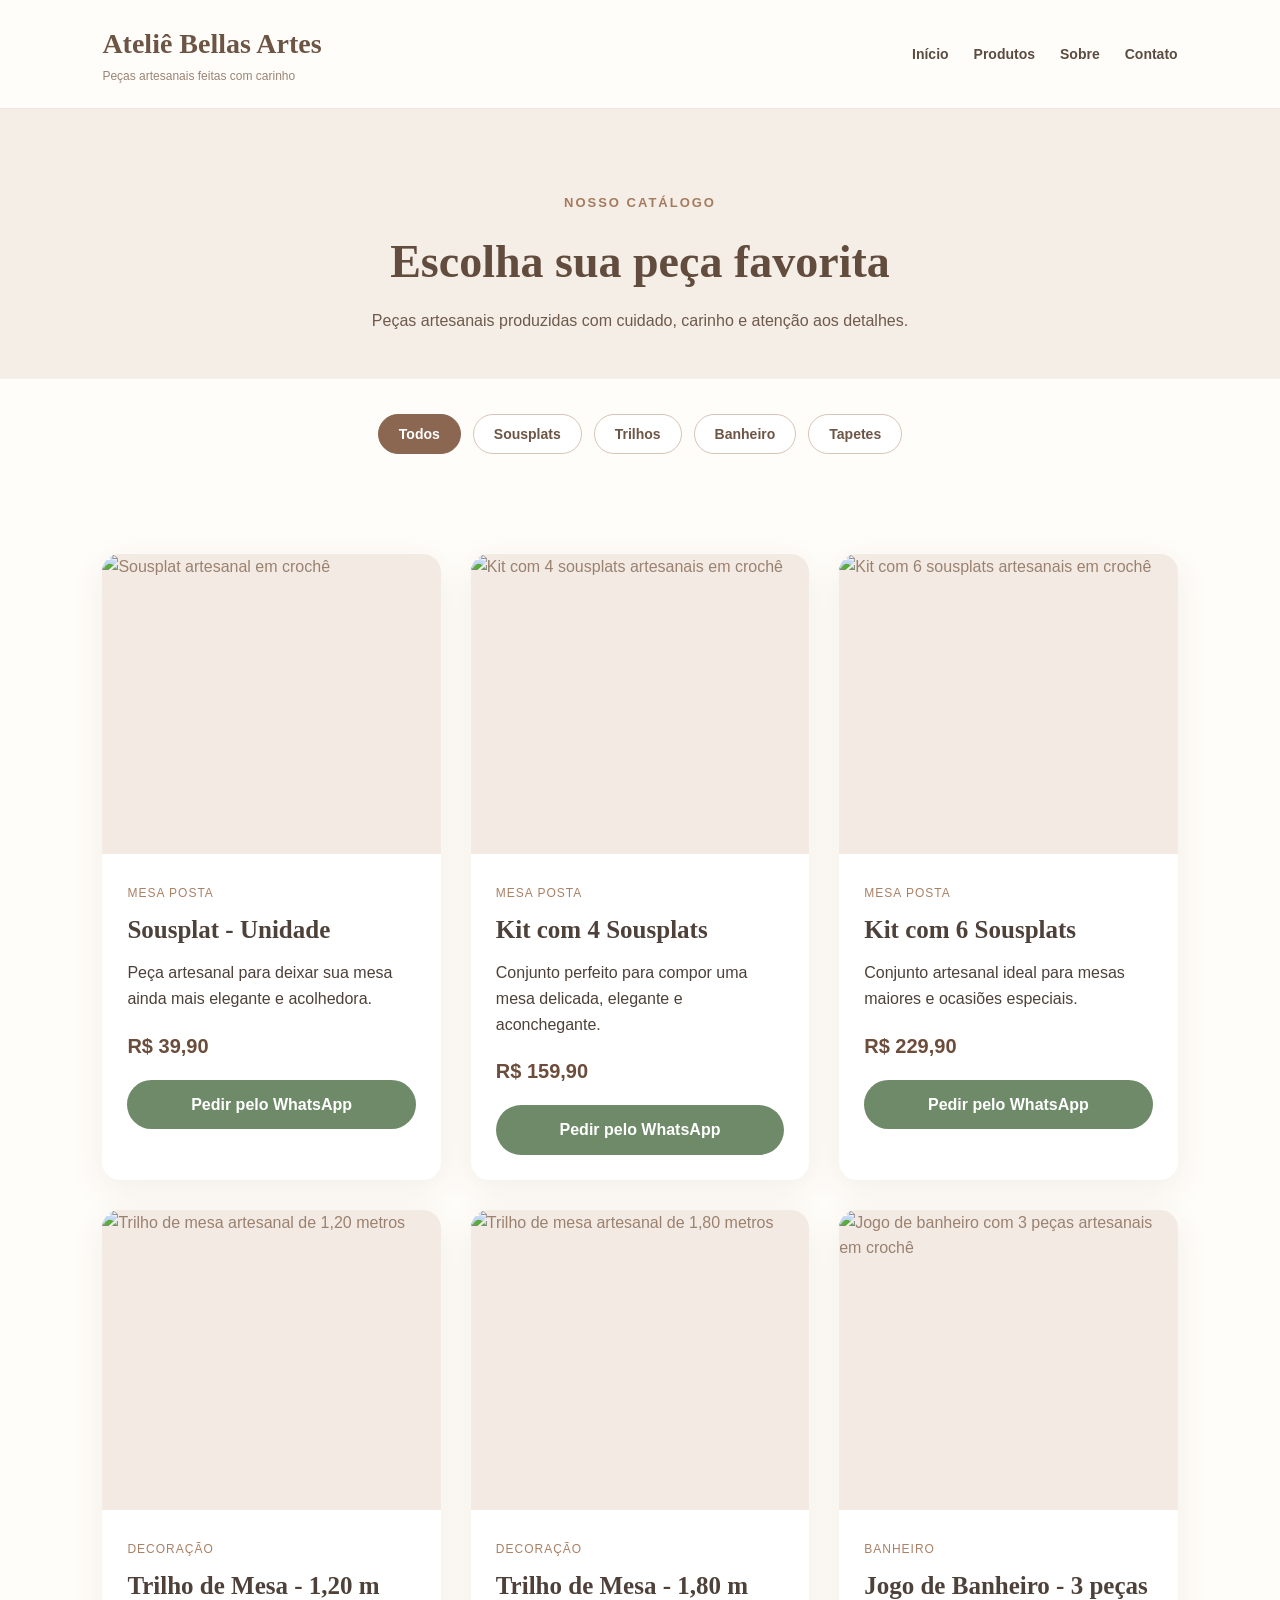
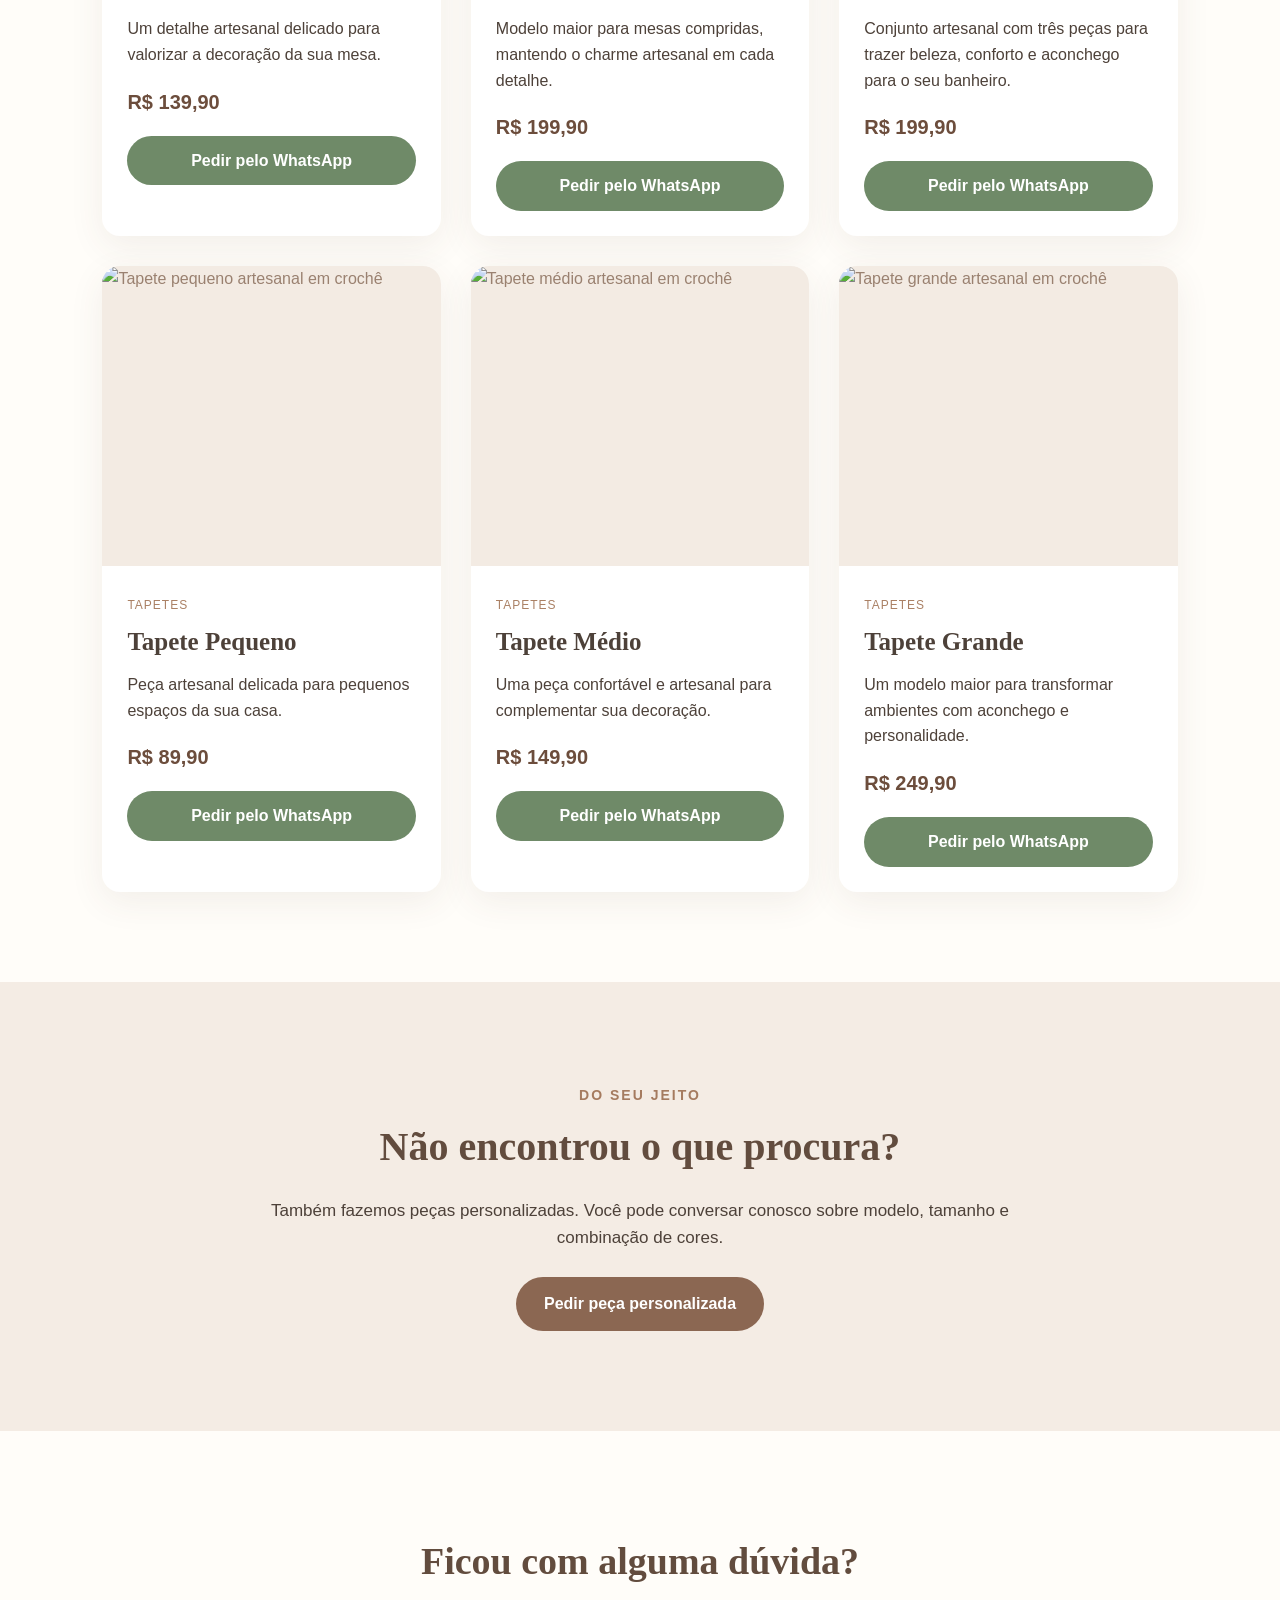
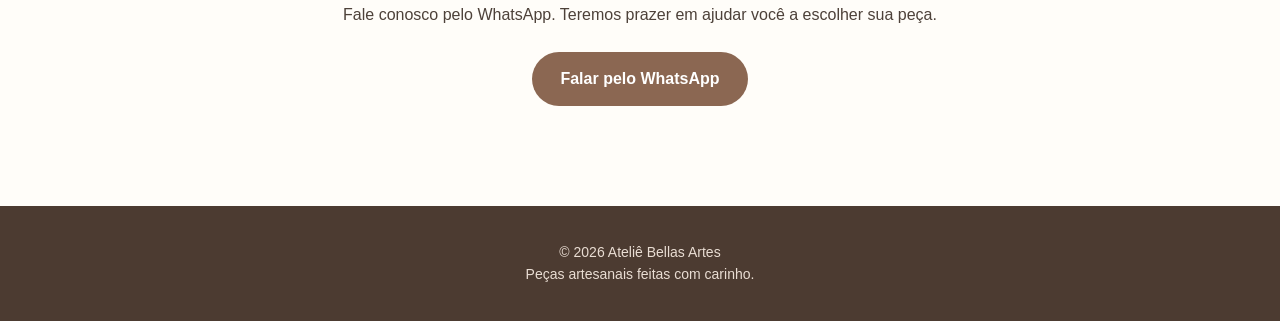
==== catalogo.html @ c33f7e3b "Primeira versão do site Ateliê Bellas Artes" ====
<!DOCTYPE html>
<html lang="pt-BR">

<head>

  <meta charset="UTF-8">

  <meta
    name="viewport"
    content="width=device-width, initial-scale=1.0"
  >

  <meta
    name="description"
    content="Catálogo do Ateliê Bellas Artes - sousplats, trilhos de mesa, jogos de banheiro, tapetes e peças artesanais em crochê."
  >

  <title>Catálogo | Ateliê Bellas Artes</title>

  <link rel="stylesheet" href="style.css">

</head>

<body>

  <header class="topo">

    <div class="logo">
      <h1>Ateliê Bellas Artes</h1>
      <p>Peças artesanais feitas com carinho</p>
    </div>

    <nav>
      <a href="index.html">Início</a>
      <a href="catalogo.html">Produtos</a>
      <a href="index.html#sobre">Sobre</a>
      <a href="index.html#contato">Contato</a>
    </nav>

  </header>


  <main>

    <section class="catalogo-topo">

      <span>
        Nosso catálogo
      </span>

      <h2>
        Escolha sua peça favorita
      </h2>

      <p>
        Peças artesanais produzidas com cuidado,
        carinho e atenção aos detalhes.
      </p>

    </section>


    <!-- FILTROS -->

    <section class="filtros-catalogo">

      <button
        class="filtro-btn ativo"
        data-filtro="todos"
      >
        Todos
      </button>

      <button
        class="filtro-btn"
        data-filtro="sousplats"
      >
        Sousplats
      </button>

      <button
        class="filtro-btn"
        data-filtro="trilhos"
      >
        Trilhos
      </button>

      <button
        class="filtro-btn"
        data-filtro="banheiro"
      >
        Banheiro
      </button>

      <button
        class="filtro-btn"
        data-filtro="tapetes"
      >
        Tapetes
      </button>

    </section>


    <section class="secao">

      <div class="catalogo-grid">


        <!-- SOUSPLAT UNIDADE -->

        <article class="produto item-catalogo" data-categoria="sousplats">

          <div class="produto-imagem">

            <img
              src="imagens/sousplat-unidade.png"
              alt="Sousplat artesanal em crochê"
            >

          </div>

          <div class="produto-info">

            <span class="categoria">
              Mesa posta
            </span>

            <h3>
              Sousplat - Unidade
            </h3>

            <p>
              Peça artesanal para deixar sua mesa
              ainda mais elegante e acolhedora.
            </p>

            <strong>
              R$ 39,90
            </strong>

            <a
              href="https://wa.me/5548991967784?text=Olá! Gostaria de encomendar 1 Sousplat do Ateliê Bellas Artes."
              target="_blank"
              rel="noopener noreferrer"
              class="botao-whatsapp"
            >
              Pedir pelo WhatsApp
            </a>

          </div>

        </article>


        <!-- KIT 4 -->

        <article class="produto item-catalogo" data-categoria="sousplats">

          <div class="produto-imagem">

            <img
              src="imagens/sousplat-kit4.png"
              alt="Kit com 4 sousplats artesanais em crochê"
            >

          </div>

          <div class="produto-info">

            <span class="categoria">
              Mesa posta
            </span>

            <h3>
              Kit com 4 Sousplats
            </h3>

            <p>
              Conjunto perfeito para compor uma mesa
              delicada, elegante e aconchegante.
            </p>

            <strong>
              R$ 159,90
            </strong>

            <a
              href="https://wa.me/5548991967784?text=Olá! Gostaria de encomendar o Kit com 4 Sousplats do Ateliê Bellas Artes."
              target="_blank"
              rel="noopener noreferrer"
              class="botao-whatsapp"
            >
              Pedir pelo WhatsApp
            </a>

          </div>

        </article>


        <!-- KIT 6 -->

        <article class="produto item-catalogo" data-categoria="sousplats">

          <div class="produto-imagem">

            <img
              src="imagens/sousplat-kit6.png"
              alt="Kit com 6 sousplats artesanais em crochê"
            >

          </div>

          <div class="produto-info">

            <span class="categoria">
              Mesa posta
            </span>

            <h3>
              Kit com 6 Sousplats
            </h3>

            <p>
              Conjunto artesanal ideal para mesas maiores
              e ocasiões especiais.
            </p>

            <strong>
              R$ 229,90
            </strong>

            <a
              href="https://wa.me/5548991967784?text=Olá! Gostaria de encomendar o Kit com 6 Sousplats do Ateliê Bellas Artes."
              target="_blank"
              rel="noopener noreferrer"
              class="botao-whatsapp"
            >
              Pedir pelo WhatsApp
            </a>

          </div>

        </article>


        <!-- TRILHO 1,20 -->

        <article class="produto item-catalogo" data-categoria="trilhos">

          <div class="produto-imagem">

            <img
              src="imagens/trilho-120.png"
              alt="Trilho de mesa artesanal de 1,20 metros"
            >

          </div>

          <div class="produto-info">

            <span class="categoria">
              Decoração
            </span>

            <h3>
              Trilho de Mesa - 1,20 m
            </h3>

            <p>
              Um detalhe artesanal delicado para
              valorizar a decoração da sua mesa.
            </p>

            <strong>
              R$ 139,90
            </strong>

            <a
              href="https://wa.me/5548991967784?text=Olá! Gostaria de encomendar um Trilho de Mesa de 1,20 m do Ateliê Bellas Artes."
              target="_blank"
              rel="noopener noreferrer"
              class="botao-whatsapp"
            >
              Pedir pelo WhatsApp
            </a>

          </div>

        </article>


        <!-- TRILHO 1,80 -->

        <article class="produto item-catalogo" data-categoria="trilhos">

          <div class="produto-imagem">

            <img
              src="imagens/trilho-180.png"
              alt="Trilho de mesa artesanal de 1,80 metros"
            >

          </div>

          <div class="produto-info">

            <span class="categoria">
              Decoração
            </span>

            <h3>
              Trilho de Mesa - 1,80 m
            </h3>

            <p>
              Modelo maior para mesas compridas,
              mantendo o charme artesanal em cada detalhe.
            </p>

            <strong>
              R$ 199,90
            </strong>

            <a
              href="https://wa.me/5548991967784?text=Olá! Gostaria de encomendar um Trilho de Mesa de 1,80 m do Ateliê Bellas Artes."
              target="_blank"
              rel="noopener noreferrer"
              class="botao-whatsapp"
            >
              Pedir pelo WhatsApp
            </a>

          </div>

        </article>


        <!-- JOGO DE BANHEIRO -->

        <article class="produto item-catalogo" data-categoria="banheiro">

          <div class="produto-imagem">

            <img
              src="imagens/jogo-banheiro-3pecas.png"
              alt="Jogo de banheiro com 3 peças artesanais em crochê"
            >

          </div>

          <div class="produto-info">

            <span class="categoria">
              Banheiro
            </span>

            <h3>
              Jogo de Banheiro - 3 peças
            </h3>

            <p>
              Conjunto artesanal com três peças para
              trazer beleza, conforto e aconchego
              para o seu banheiro.
            </p>

            <strong>
              R$ 199,90
            </strong>

            <a
              href="https://wa.me/5548991967784?text=Olá! Gostaria de encomendar o Jogo de Banheiro com 3 peças do Ateliê Bellas Artes."
              target="_blank"
              rel="noopener noreferrer"
              class="botao-whatsapp"
            >
              Pedir pelo WhatsApp
            </a>

          </div>

        </article>


        <!-- TAPETE PEQUENO -->

        <article class="produto item-catalogo" data-categoria="tapetes">

          <div class="produto-imagem">

            <img
              src="imagens/tapete-pequeno.png"
              alt="Tapete pequeno artesanal em crochê"
            >

          </div>

          <div class="produto-info">

            <span class="categoria">
              Tapetes
            </span>

            <h3>
              Tapete Pequeno
            </h3>

            <p>
              Peça artesanal delicada para pequenos
              espaços da sua casa.
            </p>

            <strong>
              R$ 89,90
            </strong>

            <a
              href="https://wa.me/5548991967784?text=Olá! Gostaria de encomendar um Tapete Pequeno do Ateliê Bellas Artes."
              target="_blank"
              rel="noopener noreferrer"
              class="botao-whatsapp"
            >
              Pedir pelo WhatsApp
            </a>

          </div>

        </article>


        <!-- TAPETE MÉDIO -->

        <article class="produto item-catalogo" data-categoria="tapetes">

          <div class="produto-imagem">

            <img
              src="imagens/tapete-medio.png"
              alt="Tapete médio artesanal em crochê"
            >

          </div>

          <div class="produto-info">

            <span class="categoria">
              Tapetes
            </span>

            <h3>
              Tapete Médio
            </h3>

            <p>
              Uma peça confortável e artesanal
              para complementar sua decoração.
            </p>

            <strong>
              R$ 149,90
            </strong>

            <a
              href="https://wa.me/5548991967784?text=Olá! Gostaria de encomendar um Tapete Médio do Ateliê Bellas Artes."
              target="_blank"
              rel="noopener noreferrer"
              class="botao-whatsapp"
            >
              Pedir pelo WhatsApp
            </a>

          </div>

        </article>


        <!-- TAPETE GRANDE -->

        <article class="produto item-catalogo" data-categoria="tapetes">

          <div class="produto-imagem">

            <img
              src="imagens/tapete-grande.png"
              alt="Tapete grande artesanal em crochê"
            >

          </div>

          <div class="produto-info">

            <span class="categoria">
              Tapetes
            </span>

            <h3>
              Tapete Grande
            </h3>

            <p>
              Um modelo maior para transformar
              ambientes com aconchego e personalidade.
            </p>

            <strong>
              R$ 249,90
            </strong>

            <a
              href="https://wa.me/5548991967784?text=Olá! Gostaria de encomendar um Tapete Grande do Ateliê Bellas Artes."
              target="_blank"
              rel="noopener noreferrer"
              class="botao-whatsapp"
            >
              Pedir pelo WhatsApp
            </a>

          </div>

        </article>


      </div>

    </section>


    <section class="sobre">

      <div class="sobre-conteudo">

        <span>
          Do seu jeito
        </span>

        <h2>
          Não encontrou o que procura?
        </h2>

        <p>
          Também fazemos peças personalizadas.
          Você pode conversar conosco sobre modelo,
          tamanho e combinação de cores.
        </p>

        <br>

        <a
          href="https://wa.me/5548991967784?text=Olá! Vim pelo catálogo do Ateliê Bellas Artes e gostaria de encomendar uma peça personalizada. Quero conversar sobre o modelo, tamanho e cores."
          target="_blank"
          rel="noopener noreferrer"
          class="botao"
        >
          Pedir peça personalizada
        </a>

      </div>

    </section>


    <section class="contato">

      <h2>
        Ficou com alguma dúvida?
      </h2>

      <p>
        Fale conosco pelo WhatsApp.
        Teremos prazer em ajudar você a escolher sua peça.
      </p>

      <a
        href="https://wa.me/5548991967784?text=Olá! Vim pelo catálogo do Ateliê Bellas Artes e gostaria de tirar uma dúvida."
        target="_blank"
        rel="noopener noreferrer"
        class="botao"
      >
        Falar pelo WhatsApp
      </a>

    </section>

  </main>


  <footer>

    <p>
      © 2026 Ateliê Bellas Artes
    </p>

    <p>
      Peças artesanais feitas com carinho.
    </p>

  </footer>


  <script src="script.js"></script>

</body>

</html>
---- style.css ----
* {
  margin: 0;
  padding: 0;
  box-sizing: border-box;
}

html {
  scroll-behavior: smooth;
}

body {
  font-family: Arial, Helvetica, sans-serif;
  color: #4d4139;
  background: #fffdf9;
  line-height: 1.6;
}

.topo {
  background: #fffdf9;
  padding: 22px 8%;
  display: flex;
  justify-content: space-between;
  align-items: center;
  border-bottom: 1px solid #eee5dc;
  position: sticky;
  top: 0;
  z-index: 1000;
}

.logo h1 {
  font-family: Georgia, serif;
  font-size: 28px;
  color: #6d5546;
}

.logo p {
  font-size: 12px;
  color: #9b8474;
}

nav {
  display: flex;
  gap: 25px;
}

nav a {
  text-decoration: none;
  color: #5c4b40;
  font-weight: 600;
  font-size: 14px;
}

nav a:hover {
  color: #b48a6d;
}

.banner {
  min-height: 600px;
  padding: 100px 8%;
  display: flex;
  align-items: center;

  background:
    linear-gradient(
      90deg,
      rgba(245, 235, 224, 0.96),
      rgba(255, 253, 249, 0.82)
    );
}

.banner-conteudo {
  max-width: 650px;
}

.detalhe {
  color: #a57b5f;
  font-weight: 700;
  margin-bottom: 10px;
}

.banner h2 {
  font-family: Georgia, serif;
  font-size: 56px;
  line-height: 1.1;
  color: #624c3e;
  margin-bottom: 22px;
}

.banner p {
  font-size: 18px;
  max-width: 570px;
  margin-bottom: 32px;
}

.botao {
  display: inline-block;
  padding: 14px 28px;
  background: #8b6752;
  color: white;
  text-decoration: none;
  border-radius: 30px;
  font-weight: bold;
  transition: 0.3s;
}

.botao:hover {
  background: #6f5140;
  transform: translateY(-2px);
}

.secao {
  padding: 90px 8%;
}

.titulo-secao {
  text-align: center;
  max-width: 650px;
  margin: 0 auto 50px;
}

.titulo-secao span,
.sobre span {
  color: #a57b5f;
  font-weight: bold;
  font-size: 14px;
  text-transform: uppercase;
  letter-spacing: 2px;
}

.titulo-secao h2,
.sobre h2 {
  font-family: Georgia, serif;
  font-size: 40px;
  color: #624c3e;
  margin: 8px 0;
}

.produtos-grid {
  display: grid;
  grid-template-columns: repeat(3, 1fr);
  gap: 28px;
}

.produto {
  background: white;
  border-radius: 18px;
  overflow: hidden;
  box-shadow: 0 10px 35px rgba(84, 64, 52, 0.08);
  transition: 0.3s;
}

.produto:hover {
  transform: translateY(-6px);
}

.produto-imagem {
  height: 280px;
  background: #eee4da;
  display: flex;
  justify-content: center;
  align-items: center;
  color: #9a8170;
}

.produto-info {
  padding: 25px;
}

.categoria {
  font-size: 12px;
  text-transform: uppercase;
  letter-spacing: 1px;
  color: #aa8064;
}

.produto h3 {
  font-family: Georgia, serif;
  font-size: 25px;
  margin: 6px 0 10px;
}

.produto-info strong {
  display: block;
  font-size: 20px;
  margin: 18px 0;
  color: #6c4d3c;
}

.botao-whatsapp {
  display: block;
  text-align: center;
  padding: 12px;
  text-decoration: none;
  border-radius: 25px;
  background: #6f8a68;
  color: white;
  font-weight: bold;
}

.sobre {
  background: #f4ece4;
  padding: 100px 8%;
}

.sobre-conteudo {
  max-width: 750px;
  margin: auto;
  text-align: center;
}

.sobre p {
  margin-top: 18px;
  font-size: 17px;
}

.contato {
  padding: 100px 8%;
  text-align: center;
}

.contato h2 {
  font-family: Georgia, serif;
  font-size: 38px;
  color: #624c3e;
}

.contato p {
  margin: 10px 0 25px;
}

footer {
  background: #4c3b31;
  color: #e9ddd3;
  text-align: center;
  padding: 35px 20px;
  font-size: 14px;
}

@media (max-width: 850px) {

  .topo {
    flex-direction: column;
    gap: 18px;
  }

  nav {
    gap: 14px;
    flex-wrap: wrap;
    justify-content: center;
  }

  .banner {
    min-height: 500px;
    padding-top: 70px;
  }

  .banner h2 {
    font-size: 40px;
  }

  .produtos-grid {
    grid-template-columns: 1fr;
  }

  .produto {
    max-width: 450px;
    margin: auto;
  }

}

@media (max-width: 500px) {

  .banner h2 {
    font-size: 34px;
  }

  .banner p {
    font-size: 16px;
  }

  .titulo-secao h2,
  .sobre h2 {
    font-size: 32px;
  }

}
.banner-principal {
  width: 100%;
  background: #f5eee6;
  overflow: hidden;
}

.banner-principal img {
  display: block;
  width: 100%;
  height: auto;
}
/* ==================================
   IMAGENS DOS PRODUTOS
================================== */

.produto-imagem {
  width: 100%;
  height: 300px;
  overflow: hidden;
  background: #f3ebe3;
}

.produto-imagem img {
  width: 100%;
  height: 100%;
  object-fit: cover;
  display: block;
  transition: transform 0.4s ease;
}

.produto:hover .produto-imagem img {
  transform: scale(1.04);
}


/* ==================================
   AJUSTES PARA CELULAR
================================== */

@media (max-width: 850px) {

  .produto-imagem {
    height: 350px;
  }

}


@media (max-width: 500px) {

  .produto-imagem {
    height: 280px;
  }

}
.banner-principal {
  position: relative;
  width: 100%;
  overflow: hidden;
}

.banner-principal img {
  display: block;
  width: 100%;
  height: auto;
}

/* Área clicável sobre o botão desenhado na imagem */
.botao-banner-encomenda {
  position: absolute;

  /* posição aproximada do botão no banner */
  right: 2.5%;
  bottom: 2.5%;

  width: 15.5%;
  height: 7%;

  z-index: 10;
  cursor: pointer;

  /* invisível porque o botão já está desenhado na imagem */
  background: transparent;
}

/* Facilita o toque no celular */
@media (max-width: 700px) {
  .botao-banner-encomenda {
    right: 2%;
    bottom: 2%;
    width: 17%;
    height: 8%;
  }
}
/* ==================================
   BOTÃO CLICÁVEL DO BANNER
================================== */

.banner-principal {
  position: relative;
  width: 100%;
  overflow: hidden;
}

.banner-principal img {
  display: block;
  width: 100%;
  height: auto;
}


/*
  Área invisível colocada sobre
  "FAZER ENCOMENDA" da imagem
*/

.botao-banner-encomenda {
  position: absolute;

  right: 2%;
  bottom: 2%;

  width: 16%;
  height: 8%;

  z-index: 20;

  display: block;

  cursor: pointer;

  background: transparent;
}


/* ==================================
   CELULAR
================================== */

@media (max-width: 700px) {

  .botao-banner-encomenda {
    right: 1.5%;
    bottom: 2%;
    width: 18%;
    height: 9%;
  }

}
/* =====================================
   PÁGINA DO CATÁLOGO
===================================== */

.catalogo-topo {
  text-align: center;
  padding: 80px 20px 45px;
  background: #f5eee6;
}

.catalogo-topo span {
  color: #a57b5f;
  text-transform: uppercase;
  letter-spacing: 2px;
  font-weight: bold;
  font-size: 13px;
}

.catalogo-topo h2 {
  font-family: Georgia, serif;
  font-size: 46px;
  color: #624c3e;
  margin: 10px 0;
}

.catalogo-topo p {
  max-width: 600px;
  margin: auto;
  color: #6e5a4c;
}

.catalogo-grid {
  display: grid;
  grid-template-columns: repeat(3, 1fr);
  gap: 30px;
}

.produto-sem-foto {
  background: #eee4da;
  color: #987d6c;
  display: flex;
  align-items: center;
  justify-content: center;
  font-weight: bold;
}


/* TABLET */

@media (max-width: 950px) {

  .catalogo-grid {
    grid-template-columns: repeat(2, 1fr);
  }

}


/* CELULAR */

@media (max-width: 650px) {

  .catalogo-grid {
    grid-template-columns: 1fr;
  }

  .catalogo-topo h2 {
    font-size: 34px;
  }

}
/* =====================================
   FILTROS DO CATÁLOGO
===================================== */

.filtros-catalogo {
  display: flex;
  justify-content: center;
  flex-wrap: wrap;
  gap: 12px;

  padding: 35px 20px 10px;

  background: #fffdf9;
}

.filtro-btn {
  border: 1px solid #d8c4b5;

  background: #ffffff;

  color: #6d5546;

  padding: 11px 20px;

  border-radius: 30px;

  cursor: pointer;

  font-size: 14px;

  font-weight: bold;

  transition: 0.3s;
}

.filtro-btn:hover {
  background: #eee3da;
}

.filtro-btn.ativo {
  background: #8b6752;

  border-color: #8b6752;

  color: white;
}

.item-catalogo.oculto {
  display: none;
}
/* ==================================================
   ATELIÊ BELLAS ARTES
   AJUSTES PARA CELULAR E TABLET
================================================== */


/* Evita elementos ultrapassarem a tela */

* {
  box-sizing: border-box;
}

html {
  scroll-behavior: smooth;
}

body {
  overflow-x: hidden;
}

img {
  max-width: 100%;
}


/* ==================================================
   TABLETS E TELAS MENORES
================================================== */

@media (max-width: 900px) {

  /* CABEÇALHO */

  .topo {
    padding: 20px;
  }

  .logo {
    text-align: center;
  }

  .logo h1 {
    font-size: 30px;
  }


  /* MENU */

  nav {
    display: flex;
    justify-content: center;
    flex-wrap: wrap;
    gap: 15px;

    margin-top: 15px;
  }

  nav a {
    margin: 0;
  }


  /* PRODUTOS */

  .produtos-grid,
  .catalogo-grid {
    grid-template-columns: repeat(2, 1fr);
    gap: 22px;
  }


  /* BANNER */

  .banner-principal img {
    width: 100%;
    height: auto;
    display: block;
  }

}



/* ==================================================
   CELULARES
================================================== */

@media (max-width: 650px) {


  /* --------------------------------
     CABEÇALHO
  -------------------------------- */

  .topo {
    padding: 18px 15px;
  }

  .logo h1 {
    font-size: 27px;
    line-height: 1.2;
  }

  .logo p {
    font-size: 13px;
    margin-top: 5px;
  }


  /* --------------------------------
     MENU
  -------------------------------- */

  nav {
    width: 100%;

    display: flex;
    justify-content: center;
    flex-wrap: wrap;

    gap: 8px;

    margin-top: 18px;
  }

  nav a {
    padding: 9px 11px;

    font-size: 13px;

    border-radius: 20px;
  }


  /* --------------------------------
     BANNER DA PÁGINA INICIAL
  -------------------------------- */

  .banner-principal {
    width: 100%;
    overflow: hidden;
  }

  .banner-principal img {
    width: 100%;
    height: auto;

    display: block;
  }


  /* --------------------------------
     SEÇÕES
  -------------------------------- */

  .secao {
    padding: 50px 18px;
  }

  .titulo-secao {
    margin-bottom: 30px;
  }

  .titulo-secao h2 {
    font-size: 30px;
    line-height: 1.2;
  }

  .titulo-secao p {
    font-size: 15px;
    line-height: 1.6;
  }


  /* --------------------------------
     CATÁLOGO
  -------------------------------- */

  .catalogo-topo {
    padding: 50px 18px 30px;
  }

  .catalogo-topo h2 {
    font-size: 31px;
    line-height: 1.2;
  }

  .catalogo-topo p {
    font-size: 15px;
    line-height: 1.6;
  }


  /* --------------------------------
     FILTROS
  -------------------------------- */

  .filtros-catalogo {
    padding: 25px 12px 5px;

    gap: 8px;
  }

  .filtro-btn {
    padding: 10px 14px;

    font-size: 13px;
  }


  /* --------------------------------
     PRODUTOS
  -------------------------------- */

  .produtos-grid,
  .catalogo-grid {
    grid-template-columns: 1fr;

    gap: 25px;
  }

  .produto {
    width: 100%;

    margin: 0 auto;

    overflow: hidden;
  }

  .produto-imagem {
    width: 100%;
  }

  .produto-imagem img {
    width: 100%;
    height: auto;

    display: block;

    object-fit: cover;
  }

  .produto-info {
    padding: 22px 18px;
  }

  .produto-info h3 {
    font-size: 22px;
  }

  .produto-info p {
    font-size: 15px;

    line-height: 1.6;
  }

  .produto-info strong {
    display: block;

    font-size: 21px;

    margin: 15px 0;
  }


  /* --------------------------------
     BOTÕES
  -------------------------------- */

  .botao,
  .botao-whatsapp {
    display: block;

    width: 100%;

    max-width: 420px;

    margin-left: auto;
    margin-right: auto;

    padding: 15px 18px;

    text-align: center;

    font-size: 15px;

    border-radius: 8px;
  }


  /* --------------------------------
     ÁREA SOBRE / PERSONALIZADO
  -------------------------------- */

  .sobre {
    padding: 50px 18px;
  }

  .sobre-conteudo {
    width: 100%;
    max-width: 600px;

    margin: auto;
  }

  .sobre-conteudo h2 {
    font-size: 29px;

    line-height: 1.25;
  }

  .sobre-conteudo p {
    font-size: 15px;

    line-height: 1.7;
  }


  /* --------------------------------
     CONTATO
  -------------------------------- */

  .contato {
    padding: 50px 18px;
  }

  .contato h2 {
    font-size: 29px;

    line-height: 1.25;
  }

  .contato p {
    font-size: 15px;

    line-height: 1.6;
  }


  /* --------------------------------
     RODAPÉ
  -------------------------------- */

  footer {
    padding: 30px 18px;

    text-align: center;
  }

  footer p {
    font-size: 13px;
  }

}



/* ==================================================
   CELULARES MUITO PEQUENOS
================================================== */

@media (max-width: 380px) {

  .logo h1 {
    font-size: 24px;
  }

  nav a {
    font-size: 12px;

    padding: 8px 9px;
  }

  .catalogo-topo h2,
  .titulo-secao h2 {
    font-size: 27px;
  }

  .filtro-btn {
    font-size: 12px;

    padding: 9px 11px;
  }

  .produto-info h3 {
    font-size: 20px;
  }

}
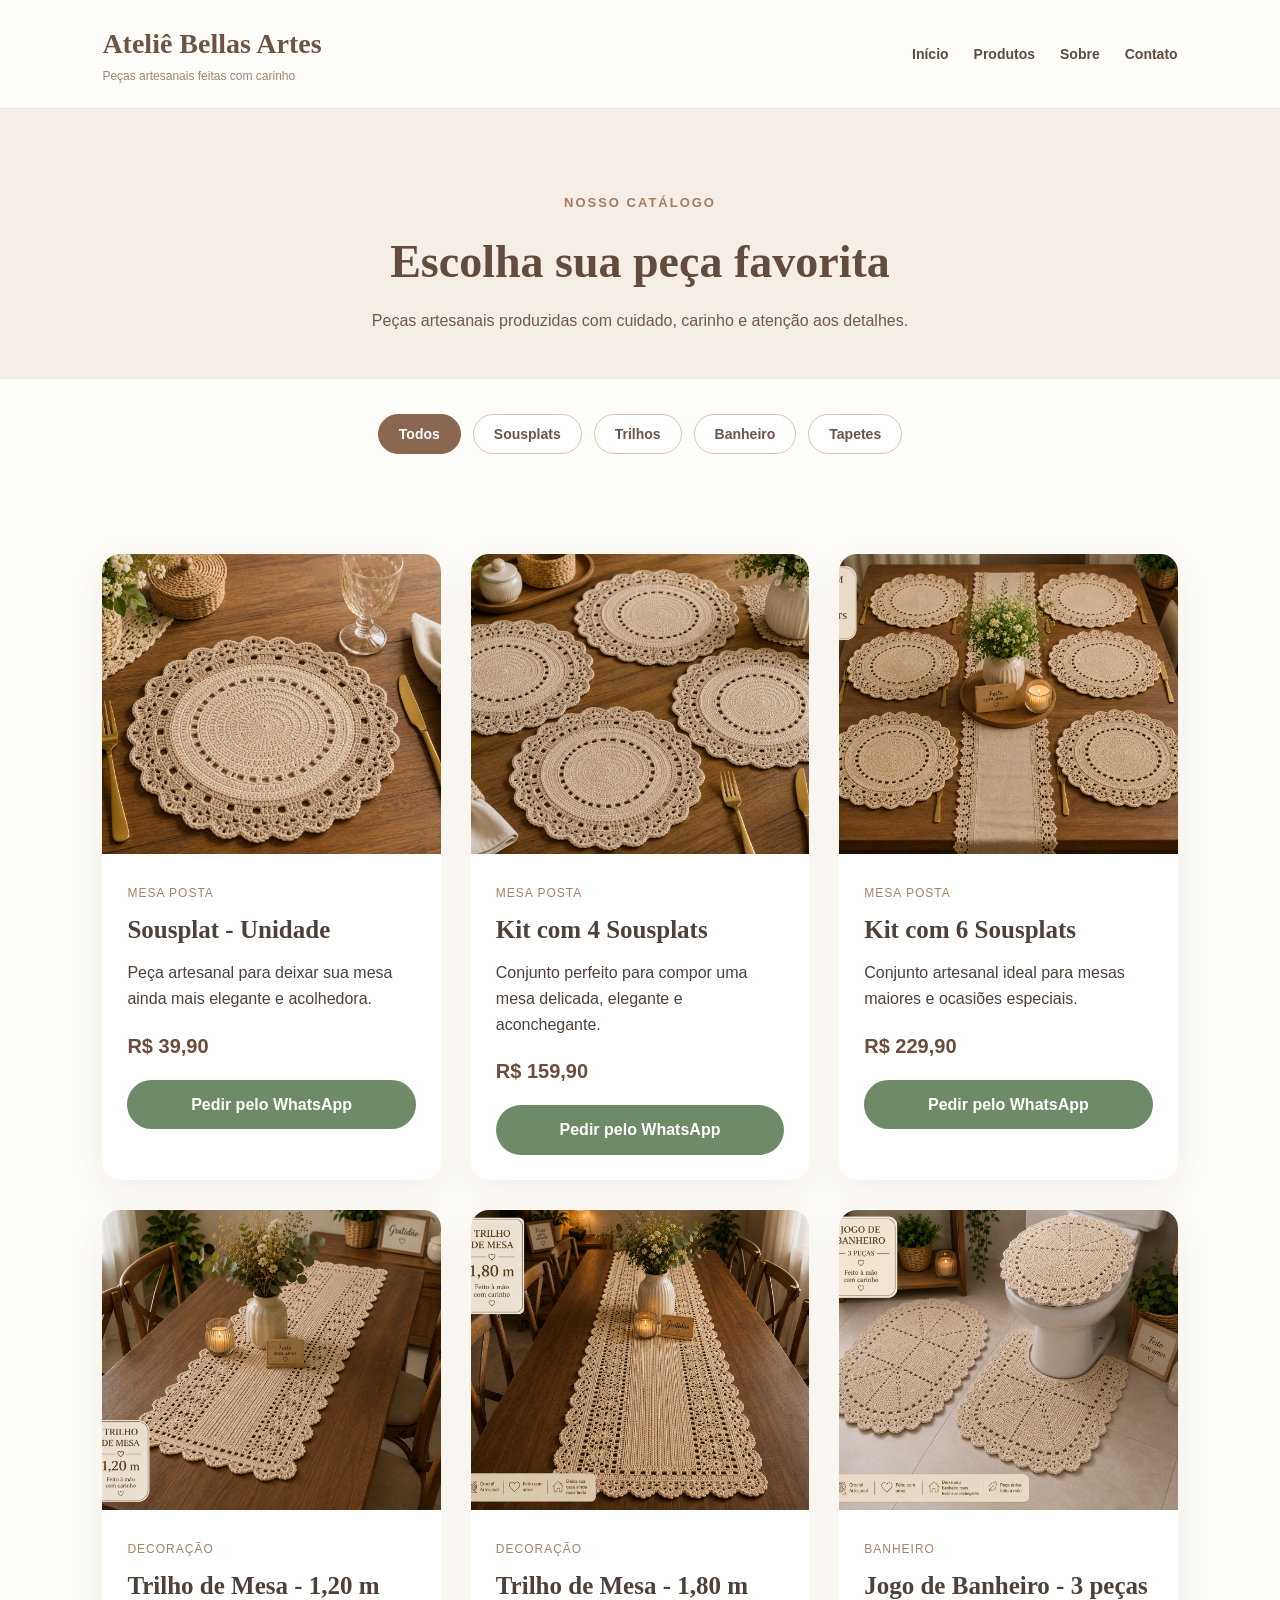
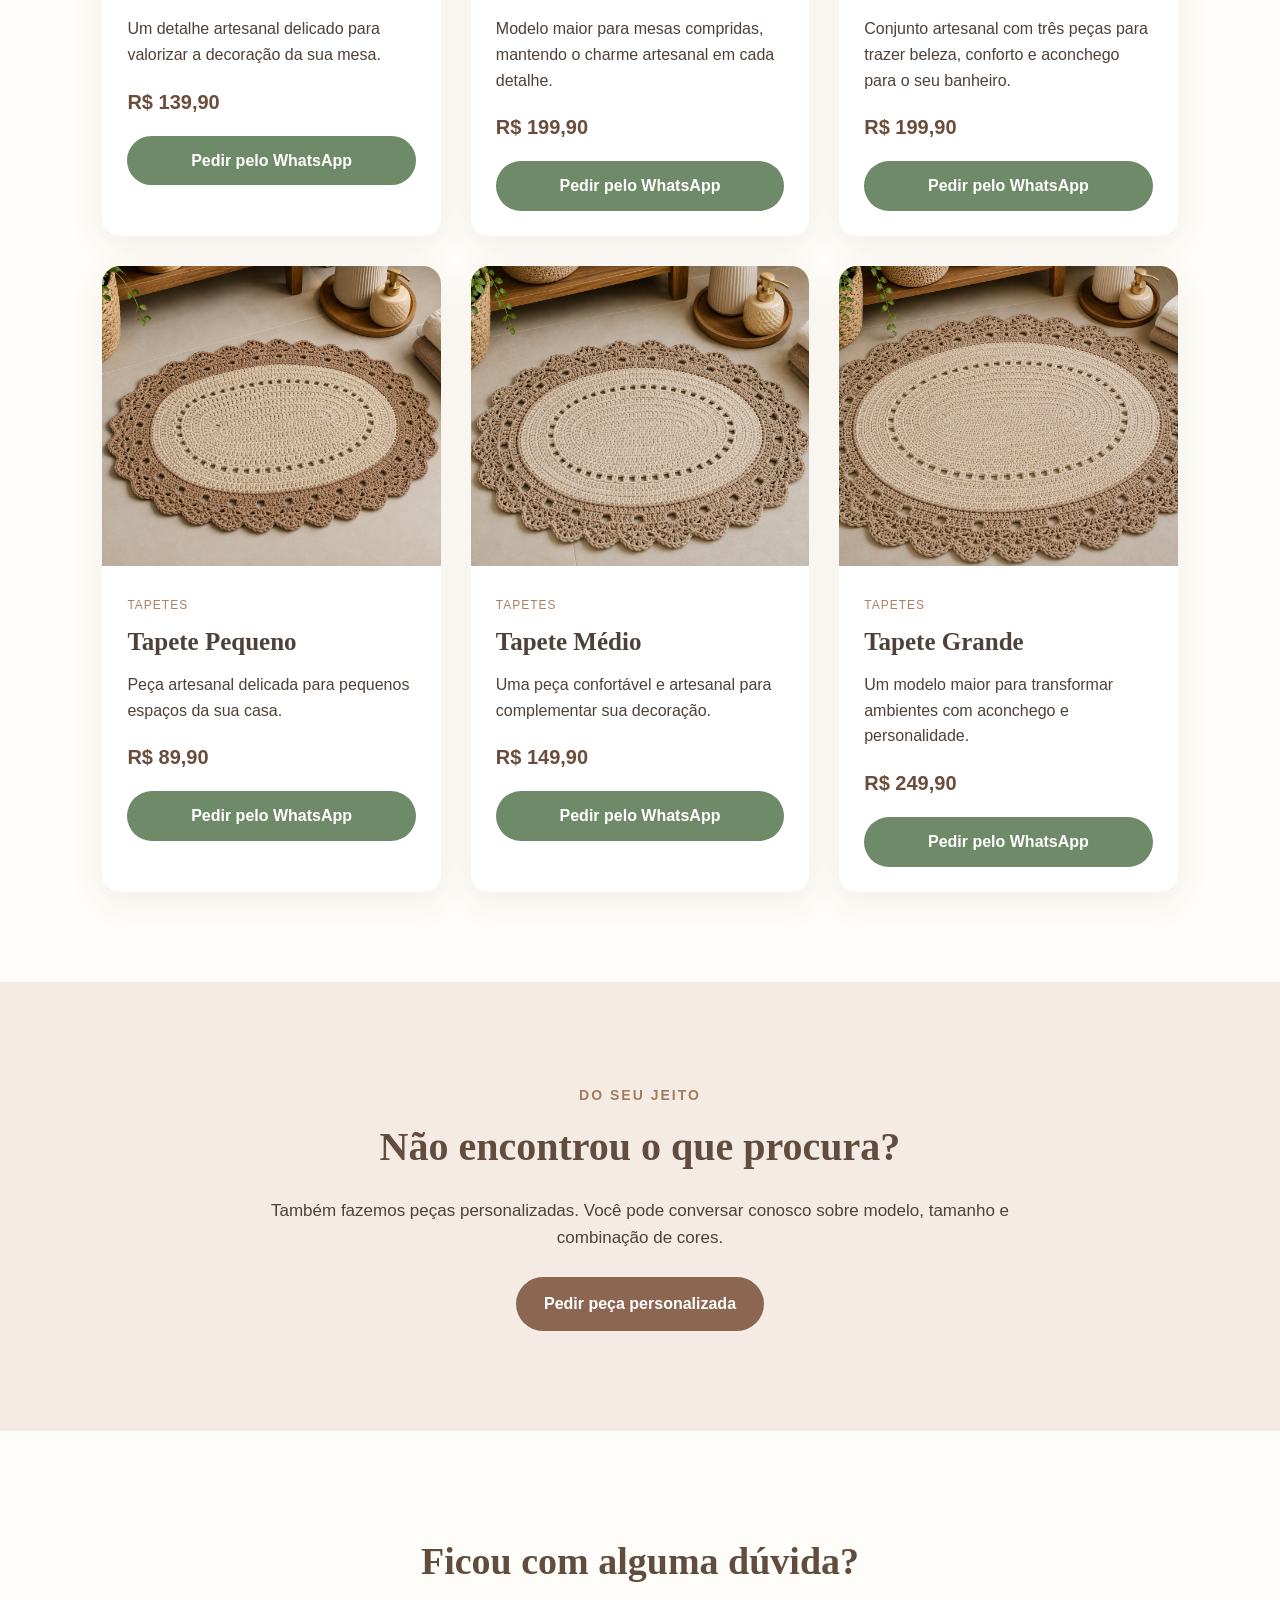
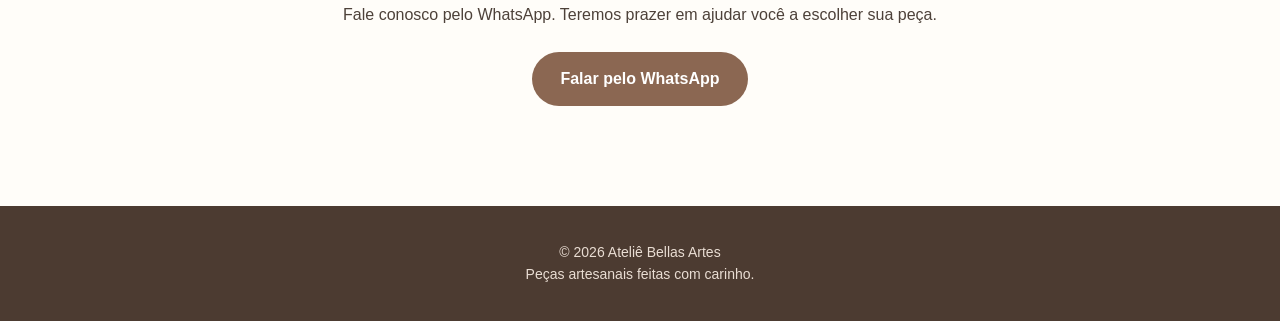
==== commit 7022bc77: "Add files via upload" ====
--- a/catalogo.html
+++ b/catalogo.html
@@ -44,9 +44,7 @@
 
     <section class="catalogo-topo">
 
-      <span>
-        Nosso catálogo
-      </span>
+      <span>Nosso catálogo</span>
 
       <h2>
         Escolha sua peça favorita
@@ -109,12 +107,15 @@
 
         <!-- SOUSPLAT UNIDADE -->
 
-        <article class="produto item-catalogo" data-categoria="sousplats">
-
-          <div class="produto-imagem">
-
-            <img
-              src="imagens/sousplat-unidade.png"
+        <article
+          class="produto item-catalogo"
+          data-categoria="sousplats"
+        >
+
+          <div class="produto-imagem">
+
+            <img
+              src="sousplat-unidade.png"
               alt="Sousplat artesanal em crochê"
             >
 
@@ -153,14 +154,17 @@
         </article>
 
 
-        <!-- KIT 4 -->
-
-        <article class="produto item-catalogo" data-categoria="sousplats">
-
-          <div class="produto-imagem">
-
-            <img
-              src="imagens/sousplat-kit4.png"
+        <!-- KIT 4 SOUSPLATS -->
+
+        <article
+          class="produto item-catalogo"
+          data-categoria="sousplats"
+        >
+
+          <div class="produto-imagem">
+
+            <img
+              src="sousplat-kit4.png"
               alt="Kit com 4 sousplats artesanais em crochê"
             >
 
@@ -199,14 +203,17 @@
         </article>
 
 
-        <!-- KIT 6 -->
-
-        <article class="produto item-catalogo" data-categoria="sousplats">
-
-          <div class="produto-imagem">
-
-            <img
-              src="imagens/sousplat-kit6.png"
+        <!-- KIT 6 SOUSPLATS -->
+
+        <article
+          class="produto item-catalogo"
+          data-categoria="sousplats"
+        >
+
+          <div class="produto-imagem">
+
+            <img
+              src="sousplat-kit6.png"
               alt="Kit com 6 sousplats artesanais em crochê"
             >
 
@@ -247,12 +254,15 @@
 
         <!-- TRILHO 1,20 -->
 
-        <article class="produto item-catalogo" data-categoria="trilhos">
-
-          <div class="produto-imagem">
-
-            <img
-              src="imagens/trilho-120.png"
+        <article
+          class="produto item-catalogo"
+          data-categoria="trilhos"
+        >
+
+          <div class="produto-imagem">
+
+            <img
+              src="trilho-120.png"
               alt="Trilho de mesa artesanal de 1,20 metros"
             >
 
@@ -293,12 +303,15 @@
 
         <!-- TRILHO 1,80 -->
 
-        <article class="produto item-catalogo" data-categoria="trilhos">
-
-          <div class="produto-imagem">
-
-            <img
-              src="imagens/trilho-180.png"
+        <article
+          class="produto item-catalogo"
+          data-categoria="trilhos"
+        >
+
+          <div class="produto-imagem">
+
+            <img
+              src="trilho-180.png"
               alt="Trilho de mesa artesanal de 1,80 metros"
             >
 
@@ -339,12 +352,15 @@
 
         <!-- JOGO DE BANHEIRO -->
 
-        <article class="produto item-catalogo" data-categoria="banheiro">
-
-          <div class="produto-imagem">
-
-            <img
-              src="imagens/jogo-banheiro-3pecas.png"
+        <article
+          class="produto item-catalogo"
+          data-categoria="banheiro"
+        >
+
+          <div class="produto-imagem">
+
+            <img
+              src="jogo-banheiro-3pecas.png"
               alt="Jogo de banheiro com 3 peças artesanais em crochê"
             >
 
@@ -386,12 +402,15 @@
 
         <!-- TAPETE PEQUENO -->
 
-        <article class="produto item-catalogo" data-categoria="tapetes">
-
-          <div class="produto-imagem">
-
-            <img
-              src="imagens/tapete-pequeno.png"
+        <article
+          class="produto item-catalogo"
+          data-categoria="tapetes"
+        >
+
+          <div class="produto-imagem">
+
+            <img
+              src="tapete-pequeno.png"
               alt="Tapete pequeno artesanal em crochê"
             >
 
@@ -432,12 +451,15 @@
 
         <!-- TAPETE MÉDIO -->
 
-        <article class="produto item-catalogo" data-categoria="tapetes">
-
-          <div class="produto-imagem">
-
-            <img
-              src="imagens/tapete-medio.png"
+        <article
+          class="produto item-catalogo"
+          data-categoria="tapetes"
+        >
+
+          <div class="produto-imagem">
+
+            <img
+              src="tapete-medio.png"
               alt="Tapete médio artesanal em crochê"
             >
 
@@ -478,12 +500,15 @@
 
         <!-- TAPETE GRANDE -->
 
-        <article class="produto item-catalogo" data-categoria="tapetes">
-
-          <div class="produto-imagem">
-
-            <img
-              src="imagens/tapete-grande.png"
+        <article
+          class="produto item-catalogo"
+          data-categoria="tapetes"
+        >
+
+          <div class="produto-imagem">
+
+            <img
+              src="tapete-grande.png"
               alt="Tapete grande artesanal em crochê"
             >
 
@@ -526,6 +551,8 @@
 
     </section>
 
+
+    <!-- PERSONALIZADO -->
 
     <section class="sobre">
 
@@ -560,6 +587,8 @@
 
     </section>
 
+
+    <!-- CONTATO -->
 
     <section class="contato">
 
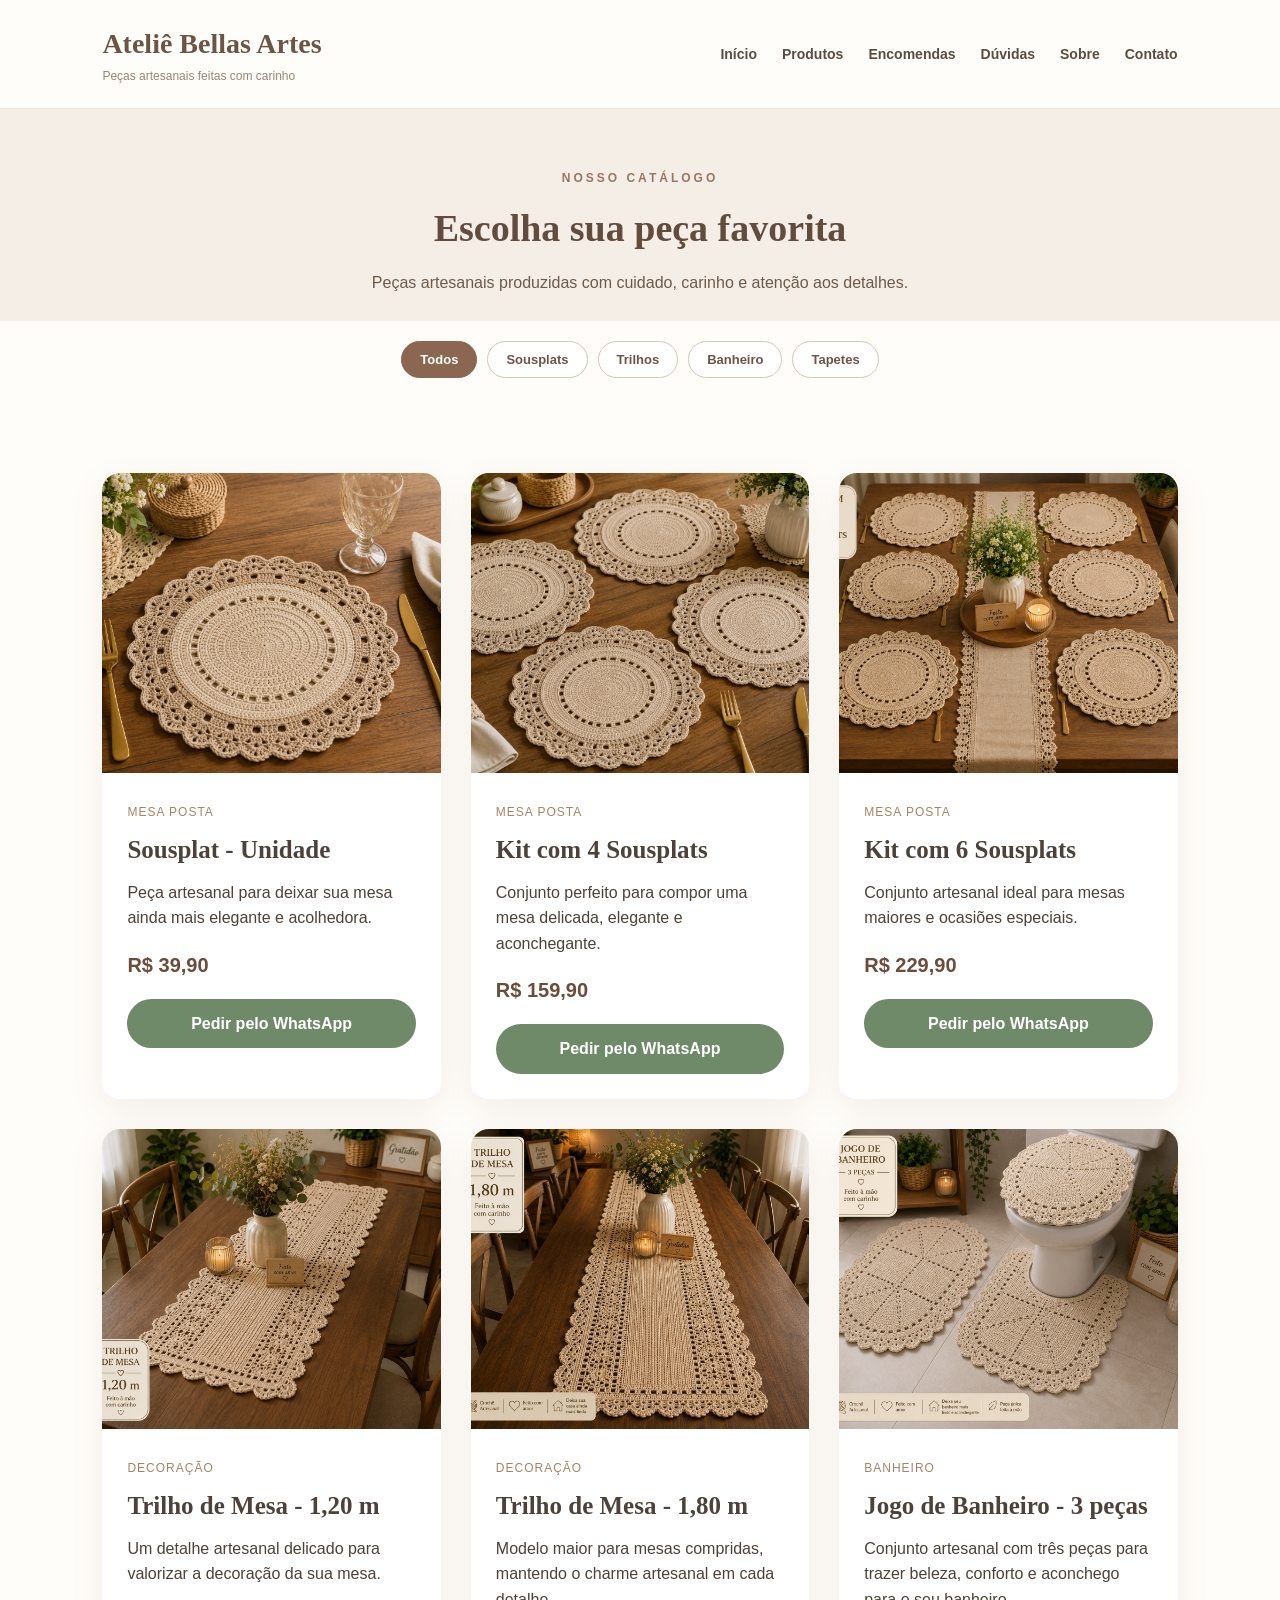
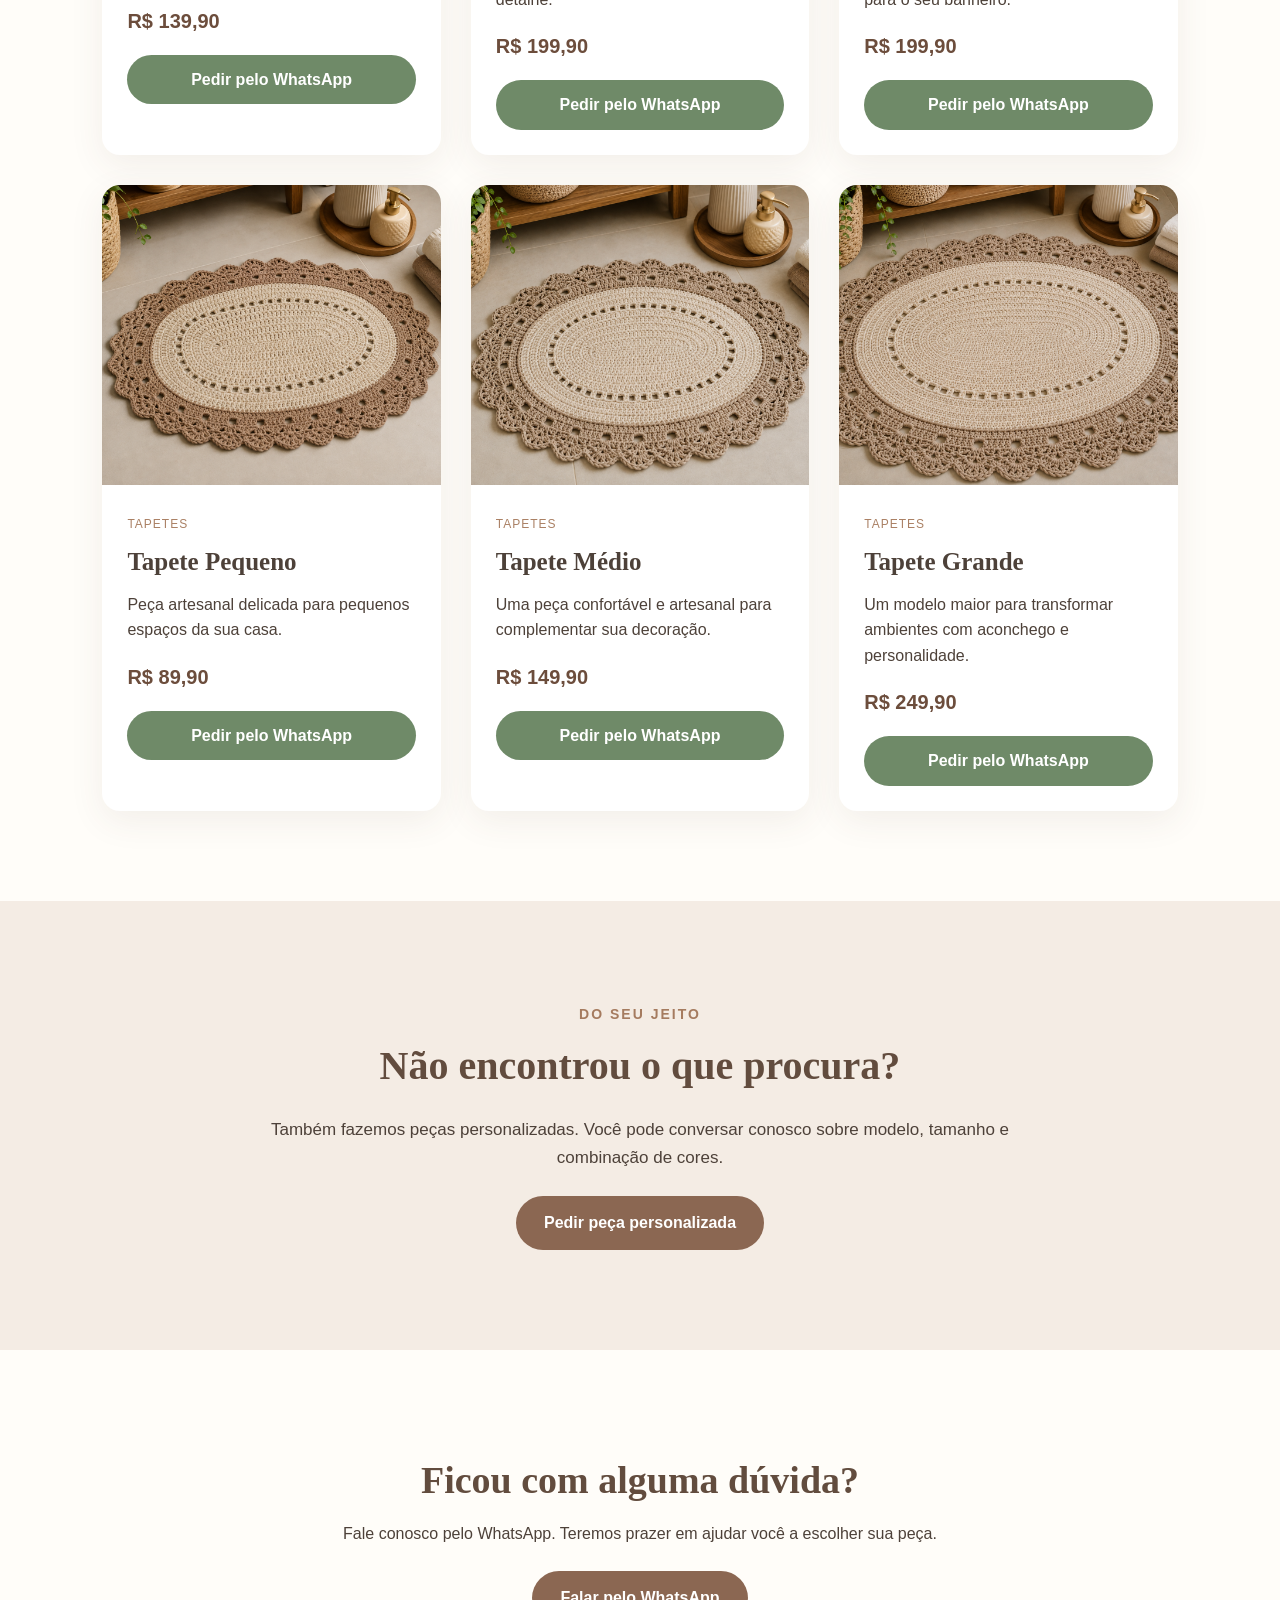
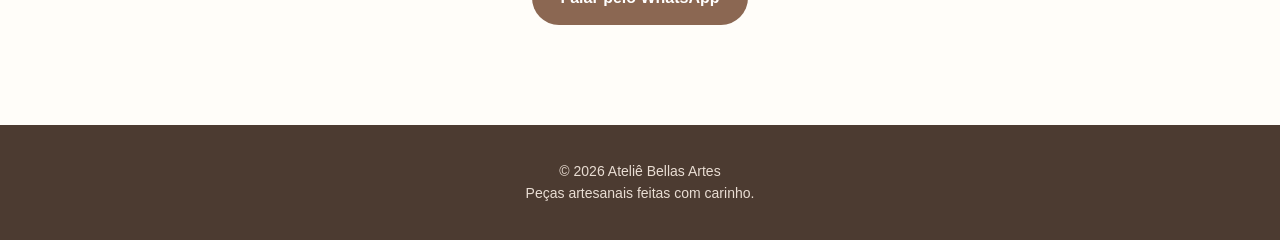
==== commit d4268e6c: "Add files via upload" ====
--- a/catalogo.html
+++ b/catalogo.html
@@ -2,7 +2,6 @@
 <html lang="pt-BR">
 
 <head>
-
   <meta charset="UTF-8">
 
   <meta
@@ -10,45 +9,367 @@
     content="width=device-width, initial-scale=1.0"
   >
 
+  <title>Catálogo | Ateliê Bellas Artes</title>
+
   <meta
     name="description"
-    content="Catálogo do Ateliê Bellas Artes - sousplats, trilhos de mesa, jogos de banheiro, tapetes e peças artesanais em crochê."
+    content="Conheça o catálogo do Ateliê Bellas Artes: sousplats, trilhos de mesa, jogos de banheiro, tapetes e peças personalizadas em crochê."
   >
 
-  <title>Catálogo | Ateliê Bellas Artes</title>
-
-  <link rel="stylesheet" href="style.css">
+  <link rel="icon" type="image/png" href="favicon.png">
+
+  <!-- COMPARTILHAMENTO -->
+  <meta property="og:title" content="Catálogo | Ateliê Bellas Artes">
+
+  <meta
+    property="og:description"
+    content="Conheça nossas peças artesanais em crochê e escolha sua favorita."
+  >
+
+  <meta
+    property="og:image"
+    content="https://atelie-bellas-artes.vercel.app/compartilhamento.png"
+  >
+
+  <meta
+    property="og:url"
+    content="https://atelie-bellas-artes.vercel.app/catalogo.html"
+  >
+
+  <meta property="og:type" content="website">
+  <meta property="og:site_name" content="Ateliê Bellas Artes">
+
+  <meta name="twitter:card" content="summary_large_image">
+
+  <meta
+    name="twitter:title"
+    content="Catálogo | Ateliê Bellas Artes"
+  >
+
+  <meta
+    name="twitter:description"
+    content="Sousplats, trilhos, jogos de banheiro, tapetes e peças personalizadas feitas com carinho."
+  >
+
+  <meta
+    name="twitter:image"
+    content="https://atelie-bellas-artes.vercel.app/compartilhamento.png"
+  >
+
+  <link rel="stylesheet" href="style.css?v=11">
+
+
+  <style>
+
+    /* =========================
+       MENU MOBILE
+    ========================= */
+
+    .botao-menu-mobile {
+      display: none;
+      background: transparent;
+      border: 1px solid #d8c4b5;
+      color: #624c3e;
+      padding: 10px 16px;
+      border-radius: 30px;
+      font-size: 14px;
+      font-weight: bold;
+      cursor: pointer;
+    }
+
+
+    /* =========================
+       CATÁLOGO
+    ========================= */
+
+    .catalogo-topo {
+      text-align: center;
+      padding: 55px 20px 25px;
+    }
+
+    .catalogo-topo span {
+      text-transform: uppercase;
+      letter-spacing: 3px;
+      font-size: 12px;
+      color: #9b765f;
+      font-weight: bold;
+    }
+
+    .catalogo-topo h2 {
+      font-family: Georgia, serif;
+      color: #624c3e;
+      font-size: 38px;
+      margin-top: 8px;
+      margin-bottom: 12px;
+    }
+
+    .catalogo-topo p {
+      max-width: 650px;
+      margin: auto;
+      color: #6e5a4c;
+      line-height: 1.6;
+    }
+
+
+    /* =========================
+       FILTROS
+    ========================= */
+
+    .filtros-catalogo {
+      display: flex;
+      justify-content: center;
+      flex-wrap: wrap;
+      gap: 10px;
+      padding: 20px 15px 5px;
+    }
+
+    .filtro-btn {
+      border: 1px solid #d8c4b5;
+      background: #ffffff;
+      color: #6d5546;
+      padding: 10px 18px;
+      border-radius: 30px;
+      cursor: pointer;
+      font-size: 13px;
+      font-weight: bold;
+      transition: 0.25s;
+    }
+
+    .filtro-btn:hover {
+      background: #eee3da;
+    }
+
+    .filtro-btn.ativo {
+      background: #8b6752;
+      border-color: #8b6752;
+      color: #ffffff;
+    }
+
+    .item-catalogo.oculto {
+      display: none;
+    }
+
+
+    /* =========================
+       MOBILE
+    ========================= */
+
+    @media (max-width: 650px) {
+
+      /* CABEÇALHO */
+
+      .topo {
+        display: flex;
+        flex-direction: column;
+        align-items: center;
+        padding-top: 14px;
+        padding-bottom: 14px;
+      }
+
+      .logo {
+        text-align: center;
+      }
+
+      .logo h1 {
+        font-size: 24px;
+        line-height: 1.05;
+        margin-bottom: 4px;
+      }
+
+      .logo p {
+        font-size: 12px;
+        margin-top: 2px;
+      }
+
+
+      /* MENU */
+
+      .botao-menu-mobile {
+        display: block;
+        margin-top: 10px;
+        padding: 9px 15px;
+        font-size: 13px;
+      }
+
+      .topo nav {
+        display: none;
+        width: 100%;
+        margin-top: 12px;
+        flex-direction: column;
+        align-items: center;
+        gap: 8px;
+      }
+
+      .topo nav.menu-aberto {
+        display: flex;
+      }
+
+      .topo nav a {
+        display: block;
+        width: 100%;
+        max-width: 280px;
+        text-align: center;
+        padding: 11px 14px;
+        border-radius: 10px;
+        background: #fffaf6;
+        border: 1px solid #eee3da;
+      }
+
+
+      /* TOPO DO CATÁLOGO */
+
+      .catalogo-topo {
+        padding: 38px 18px 20px;
+      }
+
+      .catalogo-topo h2 {
+        font-size: 29px;
+        line-height: 1.2;
+      }
+
+      .catalogo-topo p {
+        font-size: 14px;
+      }
+
+
+      /* FILTROS */
+
+      .filtros-catalogo {
+        gap: 7px;
+        padding: 18px 10px 5px;
+      }
+
+      .filtro-btn {
+        padding: 9px 12px;
+        font-size: 12px;
+      }
+
+
+      /* CARDS */
+
+      .catalogo-grid {
+        grid-template-columns: 1fr;
+        gap: 24px;
+      }
+
+      .produto {
+        width: 100%;
+        border-radius: 16px;
+        overflow: hidden;
+      }
+
+      .produto-imagem {
+        width: 100%;
+        height: 220px;
+        overflow: hidden;
+      }
+
+      .produto-imagem img {
+        width: 100%;
+        height: 100%;
+        display: block;
+        object-fit: cover;
+        object-position: center;
+      }
+
+      .produto-info {
+        padding: 20px 16px;
+      }
+
+      .produto-info .categoria {
+        font-size: 11px;
+      }
+
+      .produto-info h3 {
+        font-size: 21px;
+        line-height: 1.2;
+        margin-top: 6px;
+        margin-bottom: 10px;
+      }
+
+      .produto-info p {
+        font-size: 14px;
+        line-height: 1.5;
+      }
+
+      .produto-info strong {
+        display: block;
+        font-size: 20px;
+        margin: 14px 0;
+      }
+
+      .botao-whatsapp {
+        display: block;
+        width: 100%;
+        padding: 14px 16px;
+        text-align: center;
+        font-size: 14px;
+        box-sizing: border-box;
+      }
+
+    }
+
+  </style>
 
 </head>
 
+
 <body>
 
+
+  <!-- CABEÇALHO -->
+
   <header class="topo">
 
     <div class="logo">
+
       <h1>Ateliê Bellas Artes</h1>
+
       <p>Peças artesanais feitas com carinho</p>
+
     </div>
 
-    <nav>
+
+    <button
+      class="botao-menu-mobile"
+      id="botao-menu-mobile"
+      aria-expanded="false"
+      aria-controls="menu-principal"
+    >
+      ☰ Menu
+    </button>
+
+
+    <nav id="menu-principal">
+
       <a href="index.html">Início</a>
+
       <a href="catalogo.html">Produtos</a>
+
+      <a href="index.html#como-funciona">Encomendas</a>
+
+      <a href="index.html#faq">Dúvidas</a>
+
       <a href="index.html#sobre">Sobre</a>
+
       <a href="index.html#contato">Contato</a>
+
     </nav>
 
   </header>
 
 
+
   <main>
 
+
+    <!-- TOPO DO CATÁLOGO -->
+
     <section class="catalogo-topo">
 
       <span>Nosso catálogo</span>
 
-      <h2>
-        Escolha sua peça favorita
-      </h2>
+      <h2>Escolha sua peça favorita</h2>
 
       <p>
         Peças artesanais produzidas com cuidado,
@@ -56,6 +377,7 @@
       </p>
 
     </section>
+
 
 
     <!-- FILTROS -->
@@ -100,6 +422,9 @@
     </section>
 
 
+
+    <!-- PRODUTOS -->
+
     <section class="secao">
 
       <div class="catalogo-grid">
@@ -120,6 +445,7 @@
             >
 
           </div>
+
 
           <div class="produto-info">
 
@@ -154,7 +480,8 @@
         </article>
 
 
-        <!-- KIT 4 SOUSPLATS -->
+
+        <!-- KIT 4 -->
 
         <article
           class="produto item-catalogo"
@@ -169,6 +496,7 @@
             >
 
           </div>
+
 
           <div class="produto-info">
 
@@ -203,7 +531,8 @@
         </article>
 
 
-        <!-- KIT 6 SOUSPLATS -->
+
+        <!-- KIT 6 -->
 
         <article
           class="produto item-catalogo"
@@ -218,6 +547,7 @@
             >
 
           </div>
+
 
           <div class="produto-info">
 
@@ -252,6 +582,7 @@
         </article>
 
 
+
         <!-- TRILHO 1,20 -->
 
         <article
@@ -267,6 +598,7 @@
             >
 
           </div>
+
 
           <div class="produto-info">
 
@@ -301,6 +633,7 @@
         </article>
 
 
+
         <!-- TRILHO 1,80 -->
 
         <article
@@ -316,6 +649,7 @@
             >
 
           </div>
+
 
           <div class="produto-info">
 
@@ -350,6 +684,7 @@
         </article>
 
 
+
         <!-- JOGO DE BANHEIRO -->
 
         <article
@@ -365,6 +700,7 @@
             >
 
           </div>
+
 
           <div class="produto-info">
 
@@ -400,6 +736,7 @@
         </article>
 
 
+
         <!-- TAPETE PEQUENO -->
 
         <article
@@ -415,6 +752,7 @@
             >
 
           </div>
+
 
           <div class="produto-info">
 
@@ -449,6 +787,7 @@
         </article>
 
 
+
         <!-- TAPETE MÉDIO -->
 
         <article
@@ -464,6 +803,7 @@
             >
 
           </div>
+
 
           <div class="produto-info">
 
@@ -498,6 +838,7 @@
         </article>
 
 
+
         <!-- TAPETE GRANDE -->
 
         <article
@@ -513,6 +854,7 @@
             >
 
           </div>
+
 
           <div class="produto-info">
 
@@ -550,6 +892,7 @@
       </div>
 
     </section>
+
 
 
     <!-- PERSONALIZADO -->
@@ -588,6 +931,7 @@
     </section>
 
 
+
     <!-- CONTATO -->
 
     <section class="contato">
@@ -612,23 +956,148 @@
 
     </section>
 
+
   </main>
 
 
+
+  <!-- RODAPÉ -->
+
   <footer>
 
-    <p>
-      © 2026 Ateliê Bellas Artes
-    </p>
-
-    <p>
-      Peças artesanais feitas com carinho.
-    </p>
+    <p>© 2026 Ateliê Bellas Artes</p>
+
+    <p>Peças artesanais feitas com carinho.</p>
 
   </footer>
 
 
-  <script src="script.js"></script>
+
+  <!-- MENU MOBILE -->
+
+  <script>
+
+    document.addEventListener("DOMContentLoaded", function () {
+
+      const botaoMenu =
+        document.getElementById("botao-menu-mobile");
+
+      const menu =
+        document.getElementById("menu-principal");
+
+
+      if (botaoMenu && menu) {
+
+        botaoMenu.addEventListener("click", function () {
+
+          menu.classList.toggle("menu-aberto");
+
+          const aberto =
+            menu.classList.contains("menu-aberto");
+
+          botaoMenu.setAttribute(
+            "aria-expanded",
+            aberto
+          );
+
+          botaoMenu.textContent =
+            aberto ? "✕ Fechar" : "☰ Menu";
+
+        });
+
+
+        const links = menu.querySelectorAll("a");
+
+
+        links.forEach(function (link) {
+
+          link.addEventListener("click", function () {
+
+            if (window.innerWidth <= 650) {
+
+              menu.classList.remove("menu-aberto");
+
+              botaoMenu.setAttribute(
+                "aria-expanded",
+                "false"
+              );
+
+              botaoMenu.textContent = "☰ Menu";
+
+            }
+
+          });
+
+        });
+
+      }
+
+    });
+
+  </script>
+
+
+
+  <!-- FILTROS DO CATÁLOGO -->
+
+  <script>
+
+    document.addEventListener("DOMContentLoaded", function () {
+
+      const botoes =
+        document.querySelectorAll(".filtro-btn");
+
+      const produtos =
+        document.querySelectorAll(".item-catalogo");
+
+
+      botoes.forEach(function (botao) {
+
+        botao.addEventListener("click", function () {
+
+          const filtro =
+            this.getAttribute("data-filtro");
+
+
+          botoes.forEach(function (item) {
+
+            item.classList.remove("ativo");
+
+          });
+
+
+          this.classList.add("ativo");
+
+
+          produtos.forEach(function (produto) {
+
+            const categoria =
+              produto.getAttribute("data-categoria");
+
+
+            if (
+              filtro === "todos" ||
+              categoria === filtro
+            ) {
+
+              produto.classList.remove("oculto");
+
+            } else {
+
+              produto.classList.add("oculto");
+
+            }
+
+          });
+
+        });
+
+      });
+
+    });
+
+  </script>
+
 
 </body>
 
